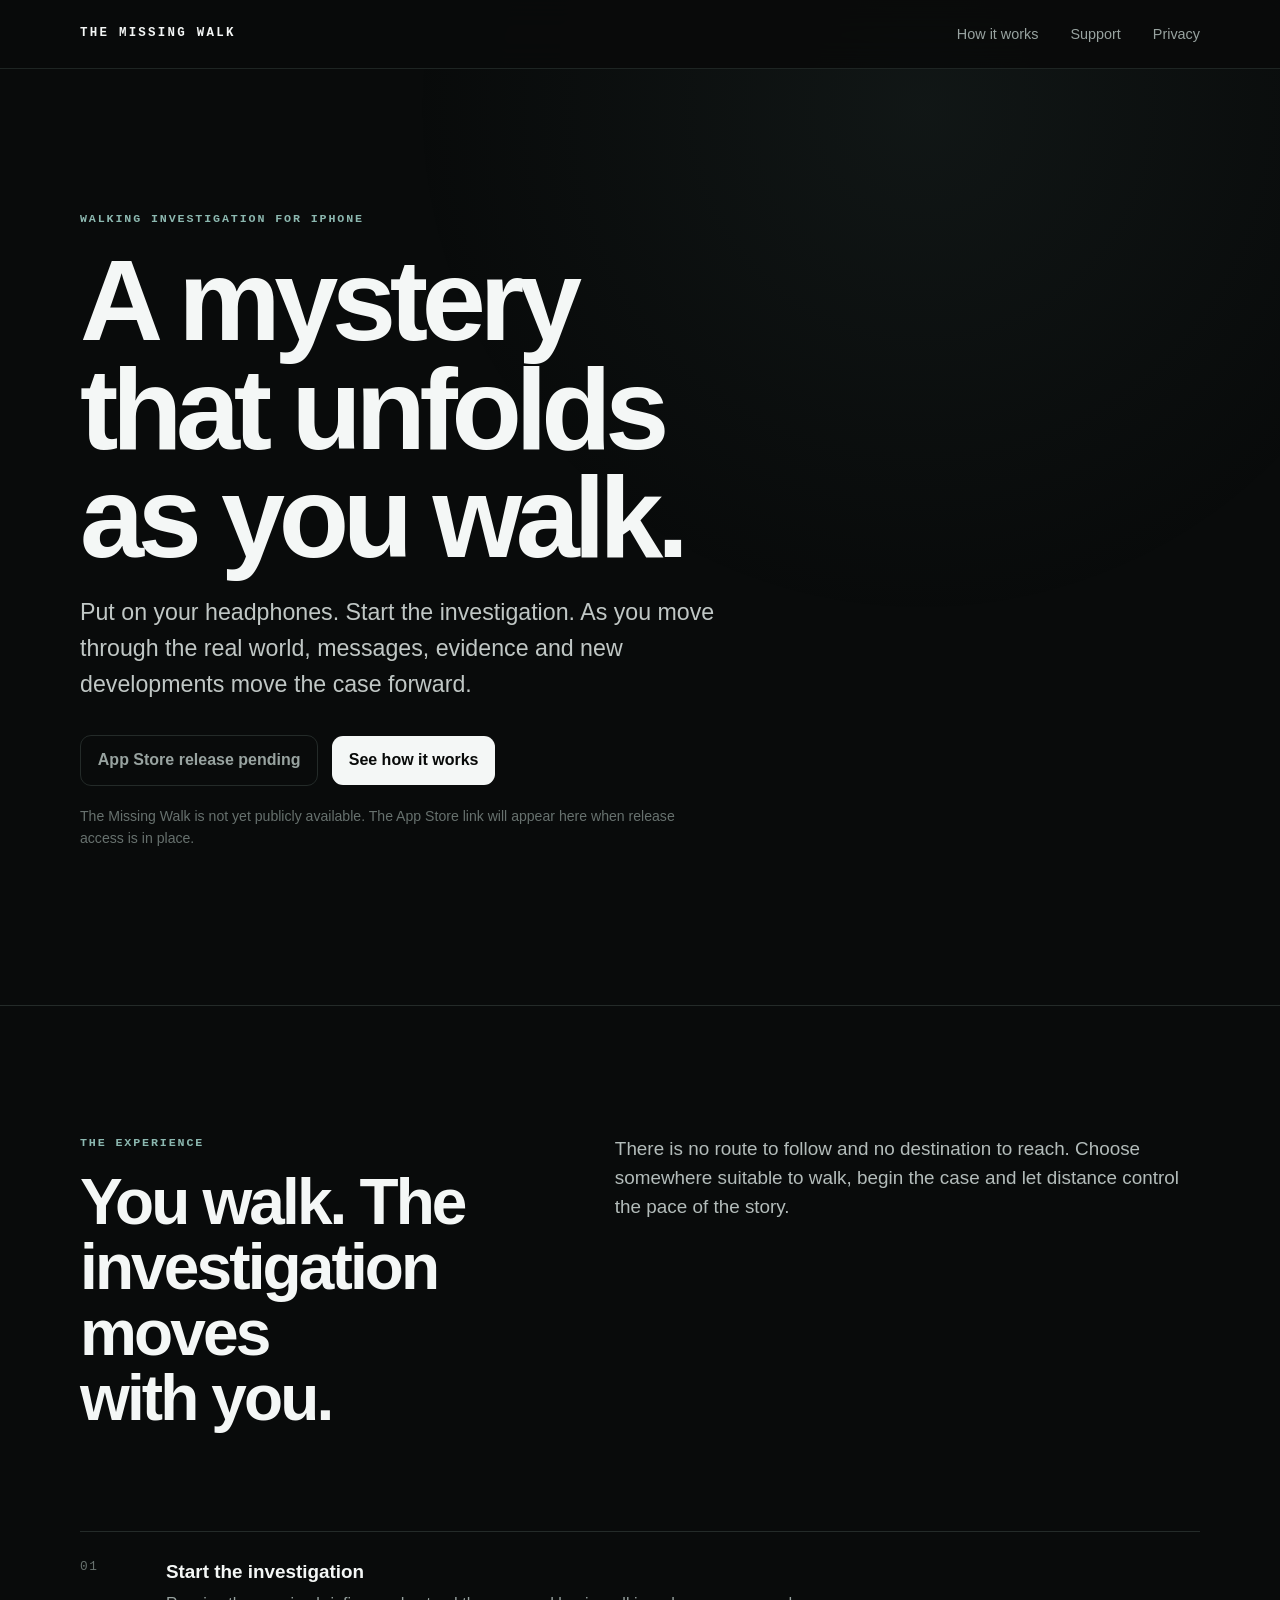
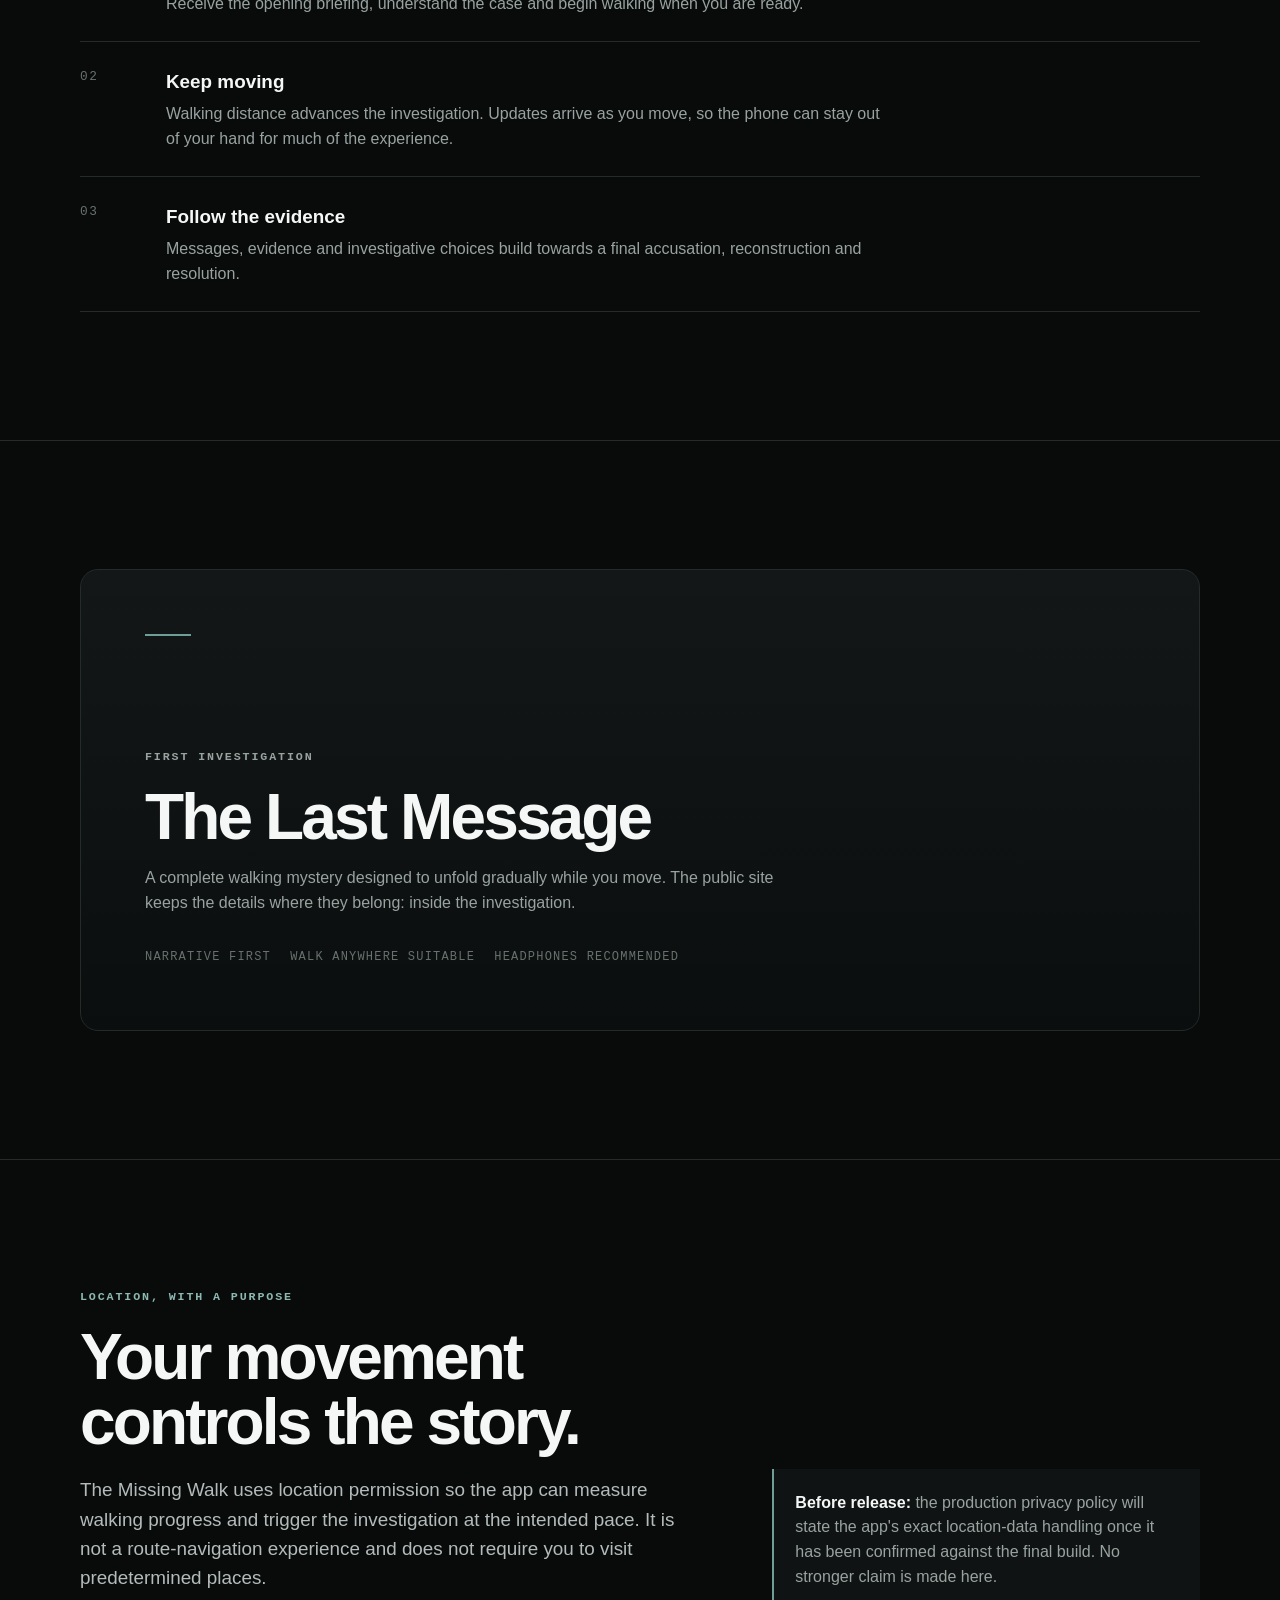
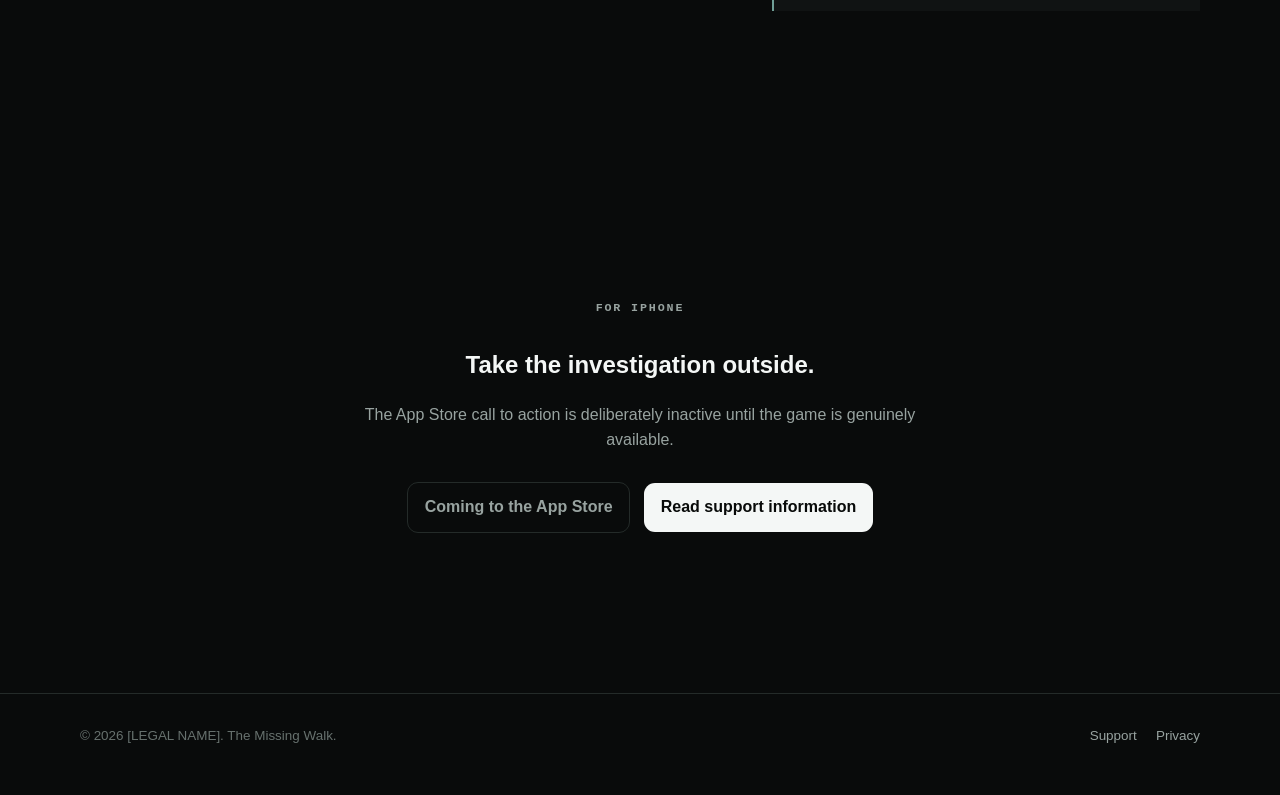
==== index.html @ 5be73cfc "static companion website" ====
<!doctype html>
<html lang="en-GB">
<head>
  <meta charset="utf-8">
  <meta name="viewport" content="width=device-width, initial-scale=1">
  <title>The Missing Walk | A mystery that unfolds as you walk</title>
  <meta name="description" content="The Missing Walk is a narrative investigation game for iPhone. Walk in the real world as messages, evidence and new developments move the case forward.">
  <meta name="theme-color" content="#090b0b">
  <meta property="og:title" content="The Missing Walk">
  <meta property="og:description" content="A mystery that unfolds as you walk.">
  <meta property="og:type" content="website">
  <link rel="stylesheet" href="styles.css">
</head>
<body>
  <a class="skip-link" href="#main">Skip to content</a>
  <header class="site-header">
    <div class="header-inner">
      <a class="wordmark" href="index.html" aria-label="The Missing Walk home">The Missing Walk</a>
      <nav class="site-nav" aria-label="Primary navigation">
        <a href="#how-it-works">How it works</a>
        <a href="support.html">Support</a>
        <a href="privacy.html">Privacy</a>
      </nav>
    </div>
  </header>

  <main id="main">
    <section class="hero">
      <div class="container">
        <p class="eyebrow">Walking investigation for iPhone</p>
        <h1>A mystery that unfolds as you walk.</h1>
        <p class="hero-copy">Put on your headphones. Start the investigation. As you move through the real world, messages, evidence and new developments move the case forward.</p>
        <div class="cta-row" aria-label="Launch status">
          <span class="button-muted" aria-disabled="true">App Store release pending</span>
          <a class="button" href="#how-it-works">See how it works</a>
        </div>
        <p class="status-note">The Missing Walk is not yet publicly available. The App Store link will appear here when release access is in place.</p>
      </div>
    </section>

    <section class="section" id="how-it-works">
      <div class="container">
        <div class="section-head">
          <div>
            <p class="eyebrow">The experience</p>
            <h2>You walk. The investigation moves with you.</h2>
          </div>
          <p class="section-copy">There is no route to follow and no destination to reach. Choose somewhere suitable to walk, begin the case and let distance control the pace of the story.</p>
        </div>

        <ol class="steps">
          <li class="step">
            <span class="step-number">01</span>
            <div>
              <h3>Start the investigation</h3>
              <p>Receive the opening briefing, understand the case and begin walking when you are ready.</p>
            </div>
          </li>
          <li class="step">
            <span class="step-number">02</span>
            <div>
              <h3>Keep moving</h3>
              <p>Walking distance advances the investigation. Updates arrive as you move, so the phone can stay out of your hand for much of the experience.</p>
            </div>
          </li>
          <li class="step">
            <span class="step-number">03</span>
            <div>
              <h3>Follow the evidence</h3>
              <p>Messages, evidence and investigative choices build towards a final accusation, reconstruction and resolution.</p>
            </div>
          </li>
        </ol>
      </div>
    </section>

    <section class="section">
      <div class="container">
        <article class="case-panel">
          <p class="eyebrow">First investigation</p>
          <h2>The Last Message</h2>
          <p>A complete walking mystery designed to unfold gradually while you move. The public site keeps the details where they belong: inside the investigation.</p>
          <div class="meta-line" aria-label="Case characteristics">
            <span>Narrative first</span>
            <span>Walk anywhere suitable</span>
            <span>Headphones recommended</span>
          </div>
        </article>
      </div>
    </section>

    <section class="section">
      <div class="container privacy-callout">
        <div>
          <p class="eyebrow">Location, with a purpose</p>
          <h2>Your movement controls the story.</h2>
          <p class="section-copy">The Missing Walk uses location permission so the app can measure walking progress and trigger the investigation at the intended pace. It is not a route-navigation experience and does not require you to visit predetermined places.</p>
        </div>
        <div class="privacy-note">
          <strong>Before release:</strong> the production privacy policy will state the app's exact location-data handling once it has been confirmed against the final build. No stronger claim is made here.
        </div>
      </div>
    </section>

    <section class="launch-panel">
      <div class="container">
        <p class="eyebrow">For iPhone</p>
        <h2>Take the investigation outside.</h2>
        <p>The App Store call to action is deliberately inactive until the game is genuinely available.</p>
        <div class="cta-row">
          <span class="button-muted" aria-disabled="true">Coming to the App Store</span>
          <a class="button" href="support.html">Read support information</a>
        </div>
      </div>
    </section>
  </main>

  <footer class="site-footer">
    <div class="container footer-inner">
      <span>© 2026 [LEGAL NAME]. The Missing Walk.</span>
      <nav class="footer-links" aria-label="Footer navigation">
        <a href="support.html">Support</a>
        <a href="privacy.html">Privacy</a>
      </nav>
    </div>
  </footer>
</body>
</html>
---- styles.css ----
:root {
  color-scheme: dark;
  --bg: #090b0b;
  --surface: #101313;
  --surface-2: #151919;
  --text: #f4f7f6;
  --muted: #98a3a0;
  --faint: #67716e;
  --accent: #6f9e96;
  --accent-strong: #8cb8b0;
  --line: #242b29;
  --max: 1120px;
  --radius: 18px;
}

* { box-sizing: border-box; }

html { scroll-behavior: smooth; }

body {
  margin: 0;
  min-width: 320px;
  background: var(--bg);
  color: var(--text);
  font-family: -apple-system, BlinkMacSystemFont, "SF Pro Text", "Helvetica Neue", Arial, sans-serif;
  line-height: 1.55;
  text-rendering: optimizeLegibility;
  -webkit-font-smoothing: antialiased;
}

body::before {
  content: "";
  position: fixed;
  inset: 0;
  pointer-events: none;
  background: radial-gradient(circle at 72% 12%, rgba(111, 158, 150, 0.08), transparent 32rem);
  z-index: -1;
}

a { color: inherit; }
a:hover { color: var(--accent-strong); }

.skip-link {
  position: absolute;
  left: 1rem;
  top: -4rem;
  padding: 0.7rem 1rem;
  background: var(--text);
  color: var(--bg);
  z-index: 100;
  border-radius: 8px;
}
.skip-link:focus { top: 1rem; }

.site-header {
  position: sticky;
  top: 0;
  z-index: 20;
  border-bottom: 1px solid rgba(36, 43, 41, 0.82);
  background: rgba(9, 11, 11, 0.9);
  -webkit-backdrop-filter: blur(16px);
  backdrop-filter: blur(16px);
}

.header-inner,
.container {
  width: min(calc(100% - 40px), var(--max));
  margin-inline: auto;
}

.header-inner {
  min-height: 68px;
  display: flex;
  align-items: center;
  justify-content: space-between;
  gap: 1rem;
}

.wordmark {
  text-decoration: none;
  font-family: ui-monospace, "SFMono-Regular", Menlo, monospace;
  font-size: 0.78rem;
  font-weight: 700;
  letter-spacing: 0.18em;
  text-transform: uppercase;
}

.site-nav {
  display: flex;
  align-items: center;
  gap: clamp(1rem, 3vw, 2rem);
  font-size: 0.9rem;
}
.site-nav a { text-decoration: none; color: var(--muted); }
.site-nav a[aria-current="page"],
.site-nav a:hover { color: var(--text); }

main { overflow: clip; }

.hero {
  min-height: min(780px, calc(100svh - 68px));
  display: grid;
  align-items: center;
  padding: clamp(5rem, 11vw, 9rem) 0;
}

.eyebrow {
  margin: 0 0 1.15rem;
  color: var(--accent-strong);
  font-family: ui-monospace, "SFMono-Regular", Menlo, monospace;
  font-size: 0.73rem;
  font-weight: 700;
  letter-spacing: 0.16em;
  text-transform: uppercase;
}

h1, h2, h3, p { margin-top: 0; }

h1 {
  max-width: 900px;
  margin-bottom: 1.5rem;
  font-size: clamp(3.1rem, 9vw, 7.6rem);
  line-height: 0.94;
  letter-spacing: -0.055em;
  text-wrap: balance;
}

.hero-copy {
  max-width: 680px;
  margin-bottom: 2rem;
  color: #c0c7c5;
  font-size: clamp(1.13rem, 2.3vw, 1.45rem);
  line-height: 1.55;
}

.cta-row {
  display: flex;
  flex-wrap: wrap;
  align-items: center;
  gap: 0.85rem;
}

.button,
.button-muted {
  min-height: 48px;
  display: inline-flex;
  align-items: center;
  justify-content: center;
  padding: 0.76rem 1.05rem;
  border-radius: 11px;
  text-decoration: none;
  font-weight: 650;
}

.button {
  background: var(--text);
  color: #080a09;
}
.button:hover { color: #080a09; background: #dfe4e2; }

.button-muted {
  border: 1px solid var(--line);
  color: var(--muted);
  cursor: default;
}

.status-note {
  max-width: 600px;
  margin-top: 1.25rem;
  color: var(--faint);
  font-size: 0.88rem;
}

.section {
  padding: clamp(5rem, 10vw, 8rem) 0;
  border-top: 1px solid var(--line);
}

.section-head {
  display: grid;
  grid-template-columns: minmax(0, 0.85fr) minmax(0, 1.15fr);
  gap: clamp(2rem, 8vw, 7rem);
  align-items: start;
}

.section h2 {
  margin-bottom: 1.25rem;
  font-size: clamp(2.2rem, 5vw, 4.6rem);
  line-height: 1.02;
  letter-spacing: -0.045em;
  text-wrap: balance;
}

.section-copy {
  max-width: 650px;
  color: #b3bcba;
  font-size: clamp(1.04rem, 1.7vw, 1.18rem);
}

.steps {
  list-style: none;
  padding: 0;
  margin: clamp(3rem, 7vw, 5rem) 0 0;
  border-top: 1px solid var(--line);
}

.step {
  display: grid;
  grid-template-columns: 70px minmax(0, 1fr);
  gap: 1rem;
  padding: 1.55rem 0;
  border-bottom: 1px solid var(--line);
}

.step-number {
  color: var(--faint);
  font-family: ui-monospace, "SFMono-Regular", Menlo, monospace;
  font-size: 0.8rem;
  letter-spacing: 0.12em;
}

.step h3 {
  margin-bottom: 0.35rem;
  font-size: 1.18rem;
}
.step p { margin: 0; color: var(--muted); max-width: 720px; }

.case-panel {
  position: relative;
  padding: clamp(2rem, 6vw, 4rem);
  border: 1px solid var(--line);
  border-radius: var(--radius);
  background: linear-gradient(180deg, rgba(21, 25, 25, 0.88), rgba(12, 15, 15, 0.88));
}

.case-panel::before {
  content: "";
  display: block;
  width: 46px;
  height: 2px;
  margin-bottom: clamp(3rem, 10vw, 7rem);
  background: var(--accent);
}

.case-panel h2 {
  max-width: 750px;
  margin-bottom: 1rem;
}

.case-panel p { max-width: 650px; color: var(--muted); }

.meta-line {
  display: flex;
  flex-wrap: wrap;
  gap: 0.7rem 1.2rem;
  margin-top: 2rem;
  color: var(--faint);
  font-family: ui-monospace, "SFMono-Regular", Menlo, monospace;
  font-size: 0.75rem;
  letter-spacing: 0.1em;
  text-transform: uppercase;
}

.privacy-callout {
  display: grid;
  grid-template-columns: minmax(0, 1fr) minmax(260px, 0.7fr);
  gap: clamp(2rem, 7vw, 5rem);
  align-items: end;
}

.privacy-note {
  padding: 1.35rem;
  border-left: 2px solid var(--accent);
  background: var(--surface);
  color: var(--muted);
}
.privacy-note strong { color: var(--text); }

.launch-panel {
  text-align: center;
  padding: clamp(6rem, 13vw, 10rem) 0;
}
.launch-panel h2 { max-width: 800px; margin-inline: auto; }
.launch-panel p { max-width: 580px; margin: 0 auto 1.8rem; color: var(--muted); }
.launch-panel .cta-row { justify-content: center; }

.content-page {
  padding: clamp(4rem, 8vw, 7rem) 0 clamp(6rem, 10vw, 9rem);
}

.content-page header {
  max-width: 760px;
  margin-bottom: 4rem;
}

.content-page h1 {
  font-size: clamp(3rem, 8vw, 6rem);
  margin-bottom: 1.2rem;
}

.lede { color: #bcc4c2; font-size: 1.15rem; }

.prose {
  max-width: 790px;
}
.prose h2 {
  margin-top: 3.2rem;
  margin-bottom: 0.9rem;
  font-size: clamp(1.65rem, 3.4vw, 2.25rem);
  letter-spacing: -0.025em;
}
.prose h3 { margin-top: 2rem; font-size: 1.18rem; }
.prose p, .prose li { color: #b3bcba; }
.prose strong { color: var(--text); }
.prose ul { padding-left: 1.2rem; }
.prose li + li { margin-top: 0.45rem; }
.prose .notice {
  margin: 2rem 0;
  padding: 1rem 1.1rem;
  border: 1px solid #38423f;
  border-radius: 12px;
  background: var(--surface);
}
.prose .notice p { margin: 0; }

.faq {
  border-top: 1px solid var(--line);
}
.faq details { border-bottom: 1px solid var(--line); }
.faq summary {
  cursor: pointer;
  list-style: none;
  padding: 1.25rem 0;
  color: var(--text);
  font-weight: 650;
}
.faq summary::-webkit-details-marker { display: none; }
.faq summary::after { content: "+"; float: right; color: var(--faint); }
.faq details[open] summary::after { content: "−"; }
.faq details p { margin: -0.25rem 0 1.35rem; max-width: 720px; color: var(--muted); }

.site-footer {
  border-top: 1px solid var(--line);
  padding: 2rem 0 3rem;
  color: var(--faint);
  font-size: 0.84rem;
}
.footer-inner {
  display: flex;
  justify-content: space-between;
  gap: 1.5rem;
  flex-wrap: wrap;
}
.footer-links { display: flex; gap: 1.2rem; flex-wrap: wrap; }
.footer-links a { color: var(--muted); text-decoration: none; }

:focus-visible {
  outline: 3px solid var(--accent-strong);
  outline-offset: 4px;
}

@media (max-width: 760px) {
  .header-inner, .container { width: min(calc(100% - 28px), var(--max)); }
  .header-inner { min-height: 62px; }
  .site-nav { gap: 0.9rem; font-size: 0.82rem; }
  .wordmark { font-size: 0.7rem; }
  .hero { min-height: auto; padding: 6rem 0 5rem; }
  .section-head, .privacy-callout { grid-template-columns: 1fr; }
  .step { grid-template-columns: 42px minmax(0, 1fr); }
  .launch-panel { text-align: left; }
  .launch-panel h2, .launch-panel p { margin-inline: 0; }
  .launch-panel .cta-row { justify-content: flex-start; }
}

@media (max-width: 460px) {
  .site-nav a:first-child { display: none; }
  h1 { font-size: clamp(2.9rem, 17vw, 4.4rem); }
}

@media (prefers-reduced-motion: reduce) {
  html { scroll-behavior: auto; }
  *, *::before, *::after { animation-duration: 0.001ms !important; animation-iteration-count: 1 !important; transition-duration: 0.001ms !important; }
}
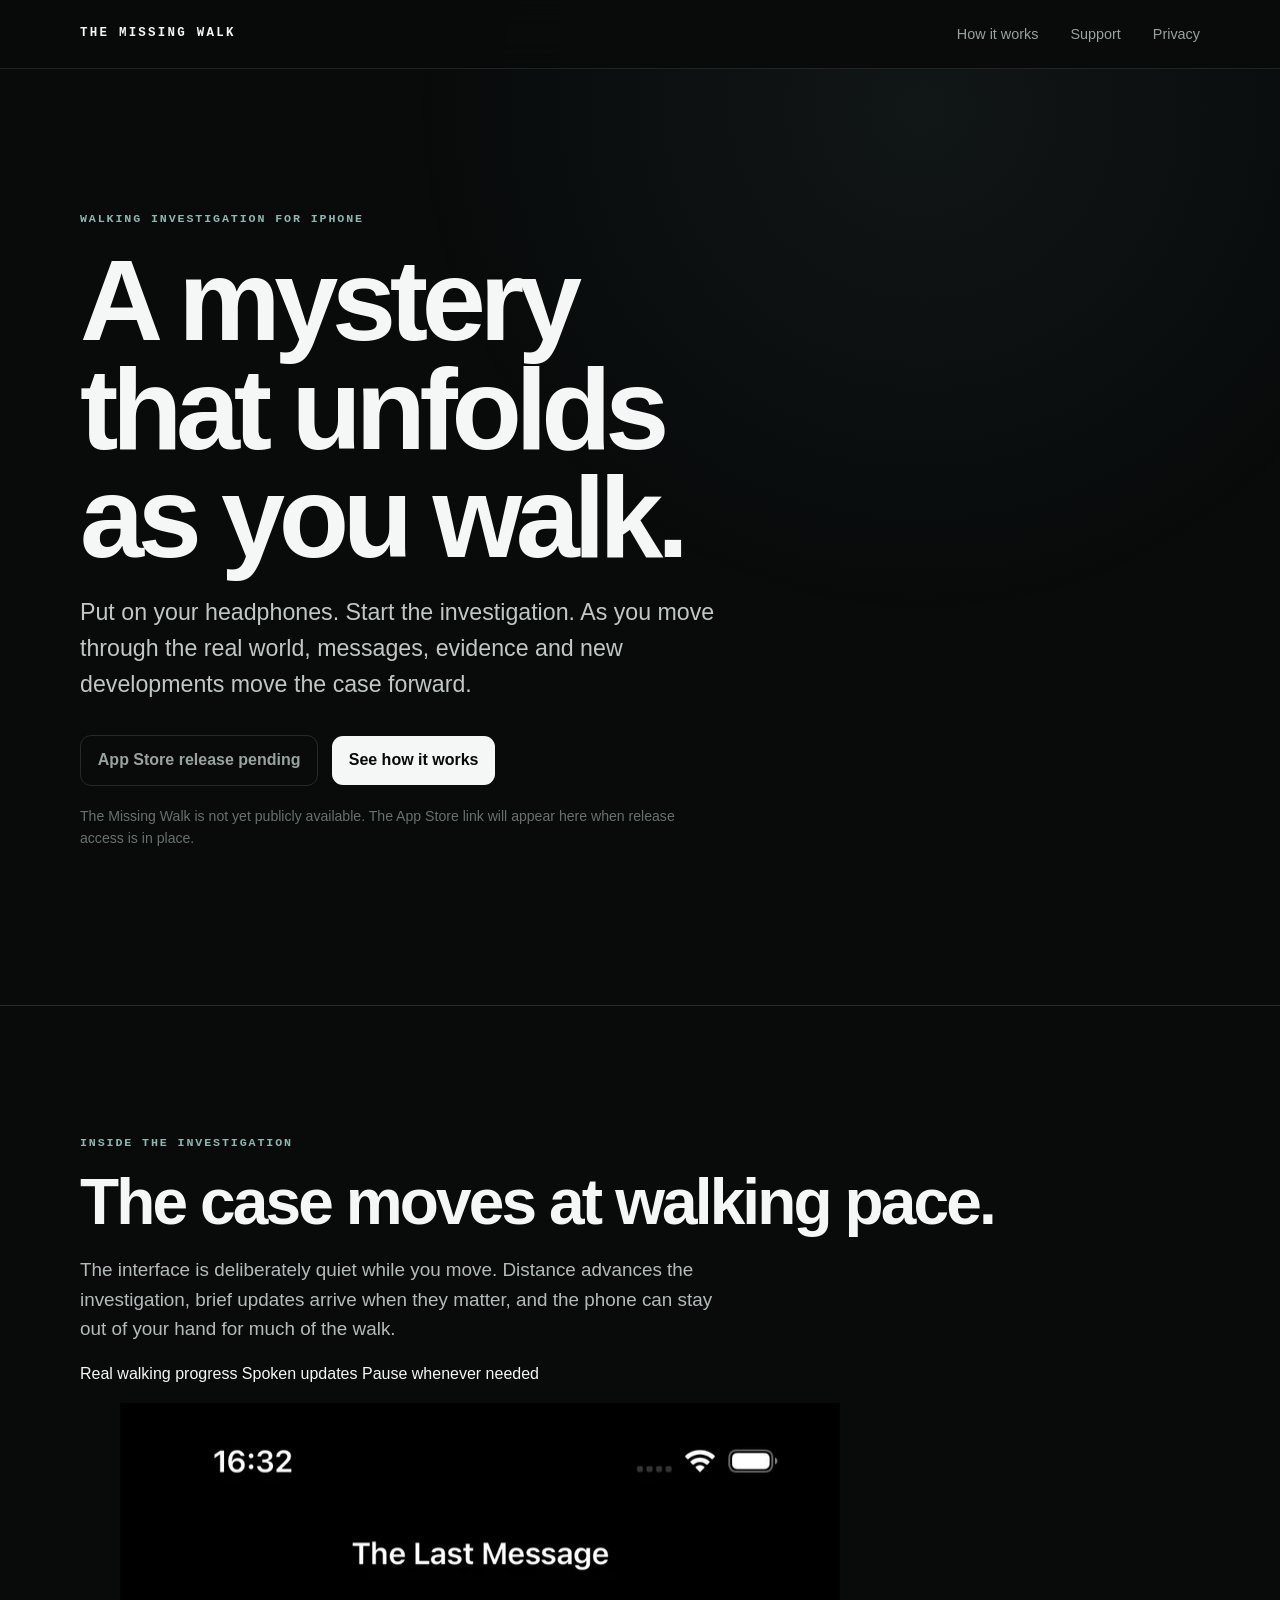
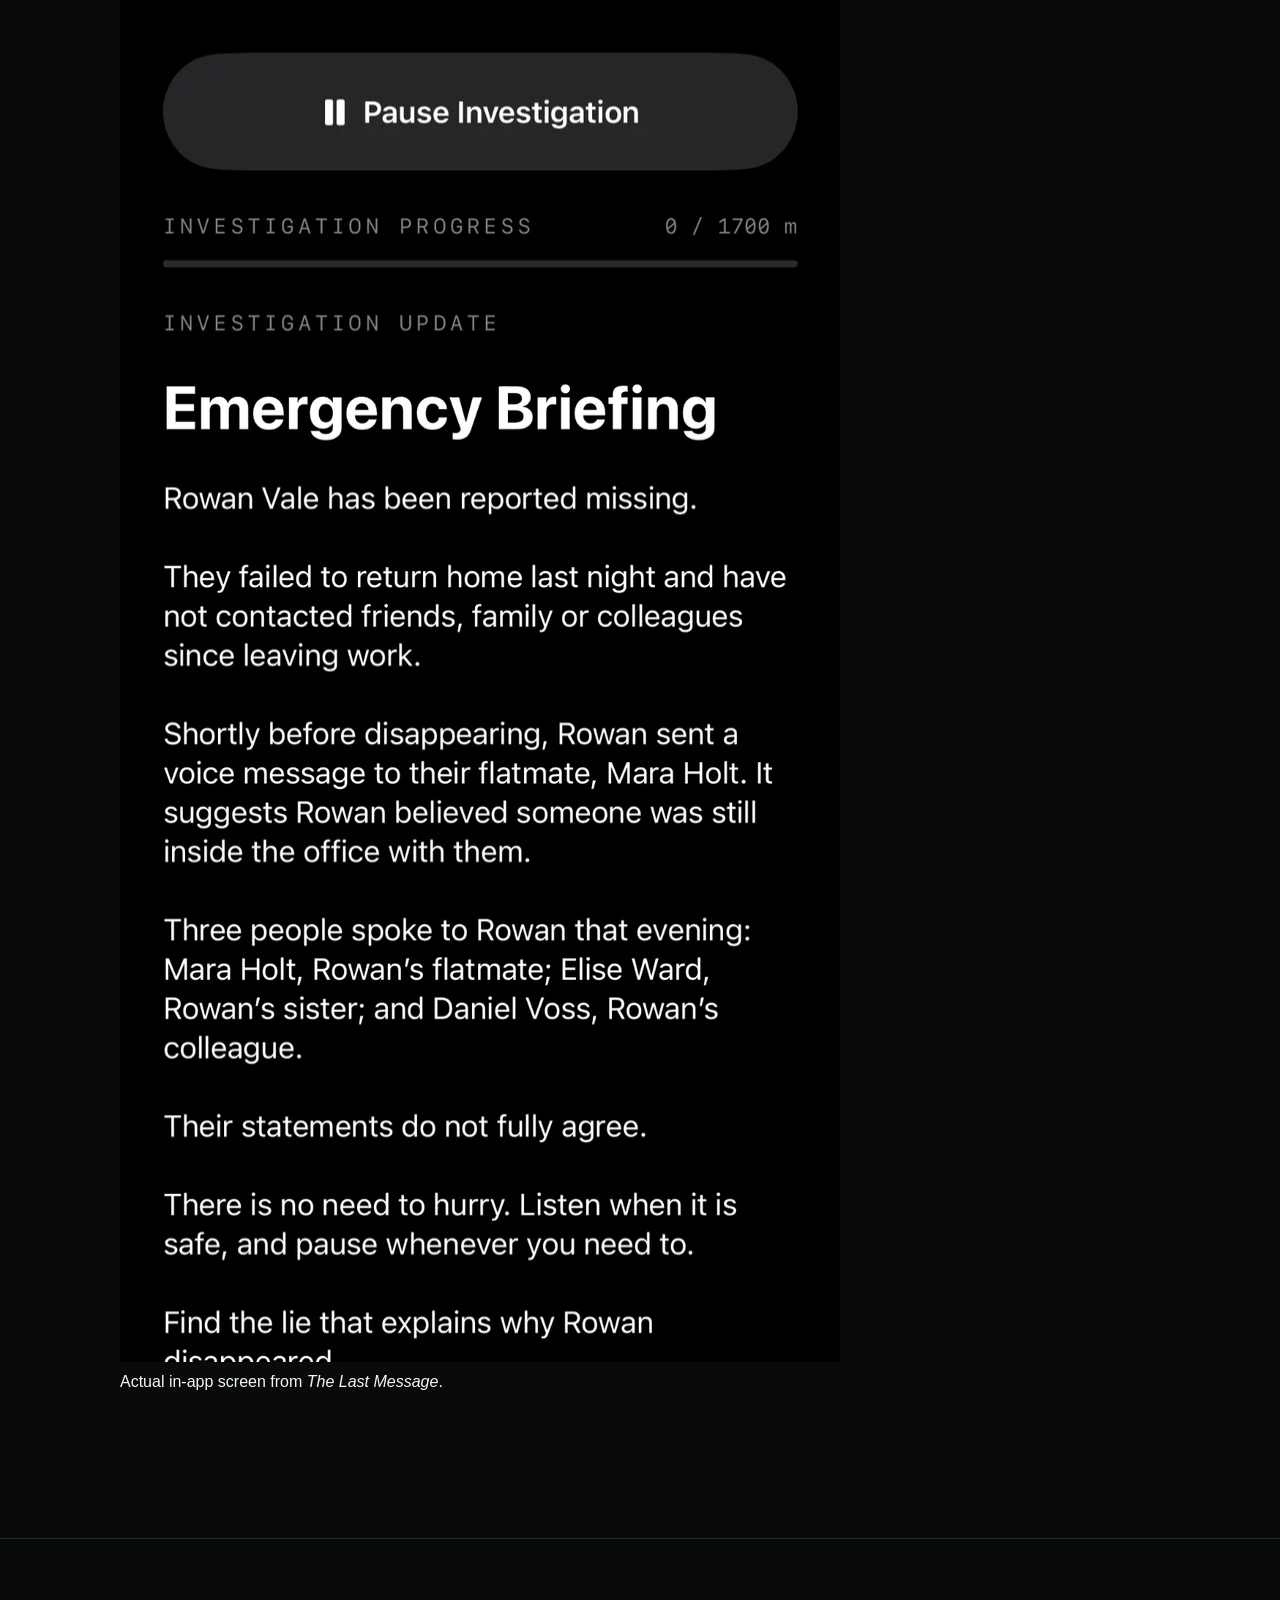
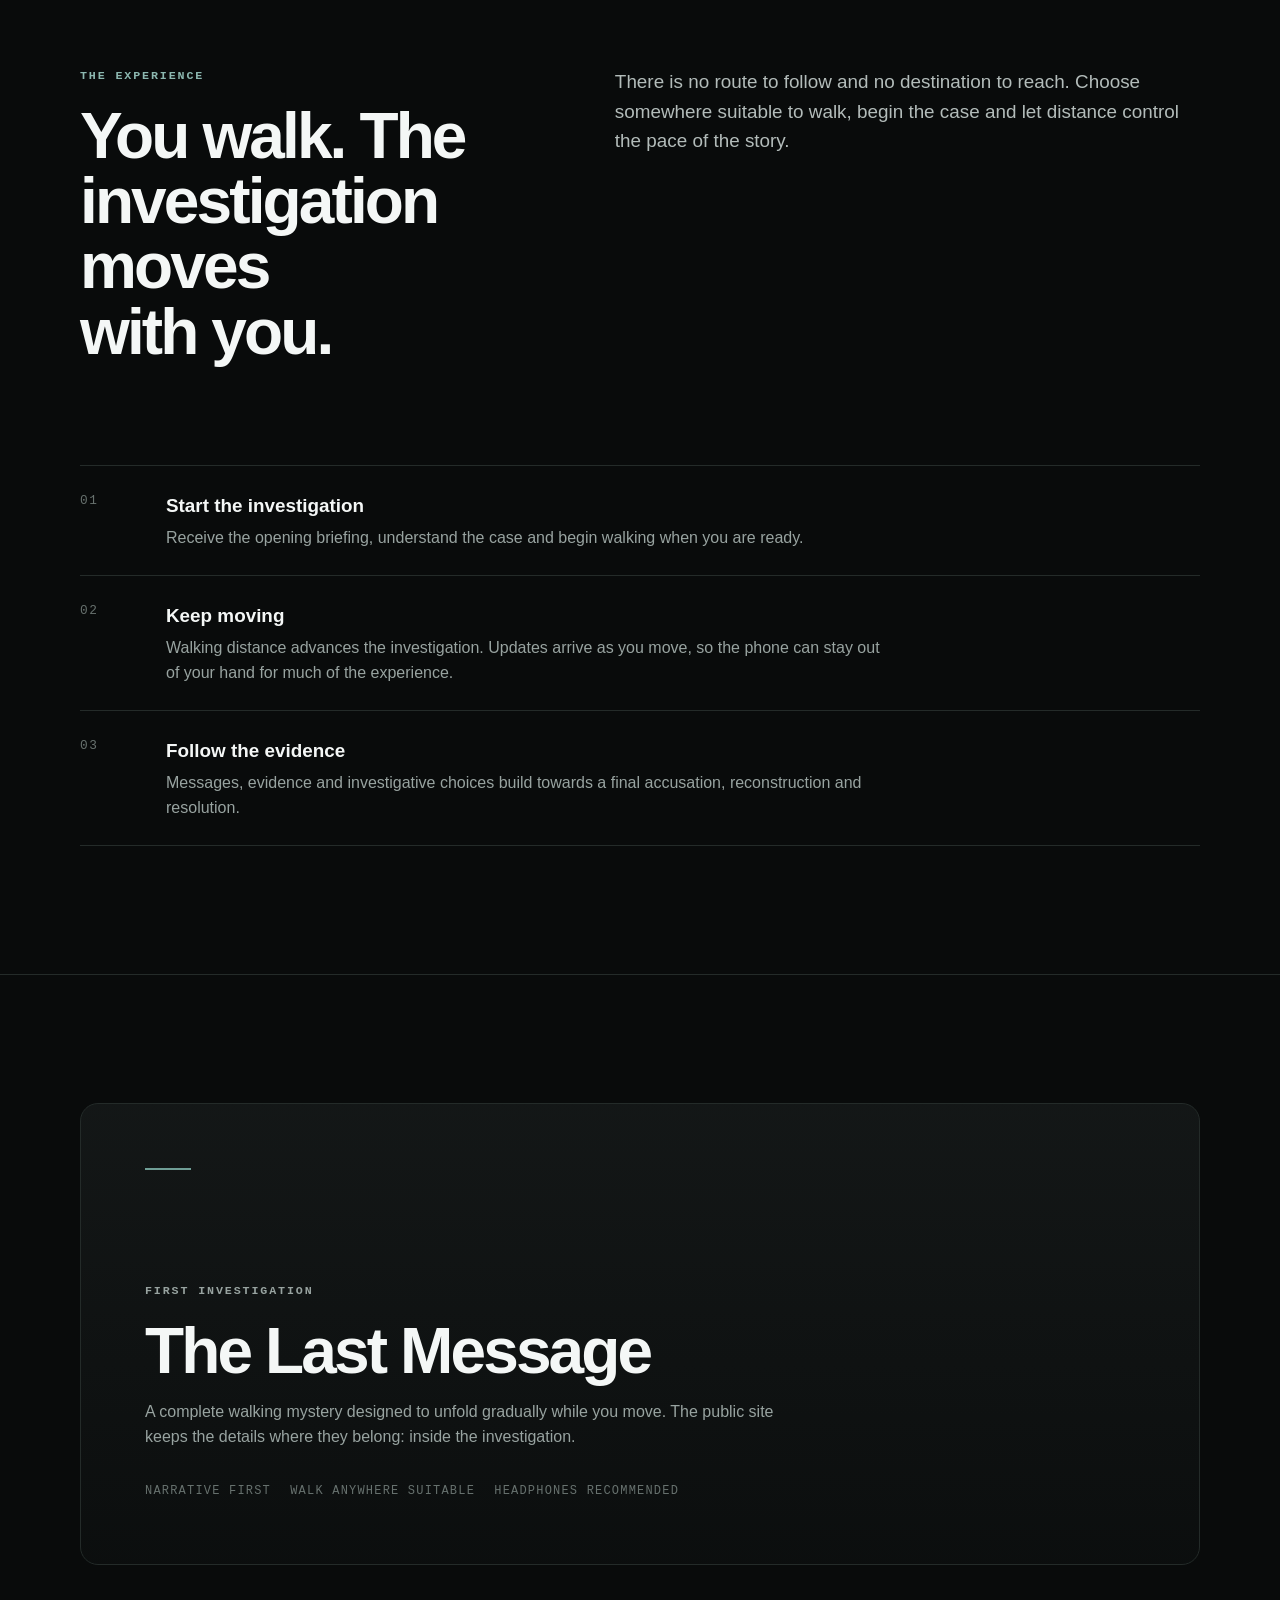
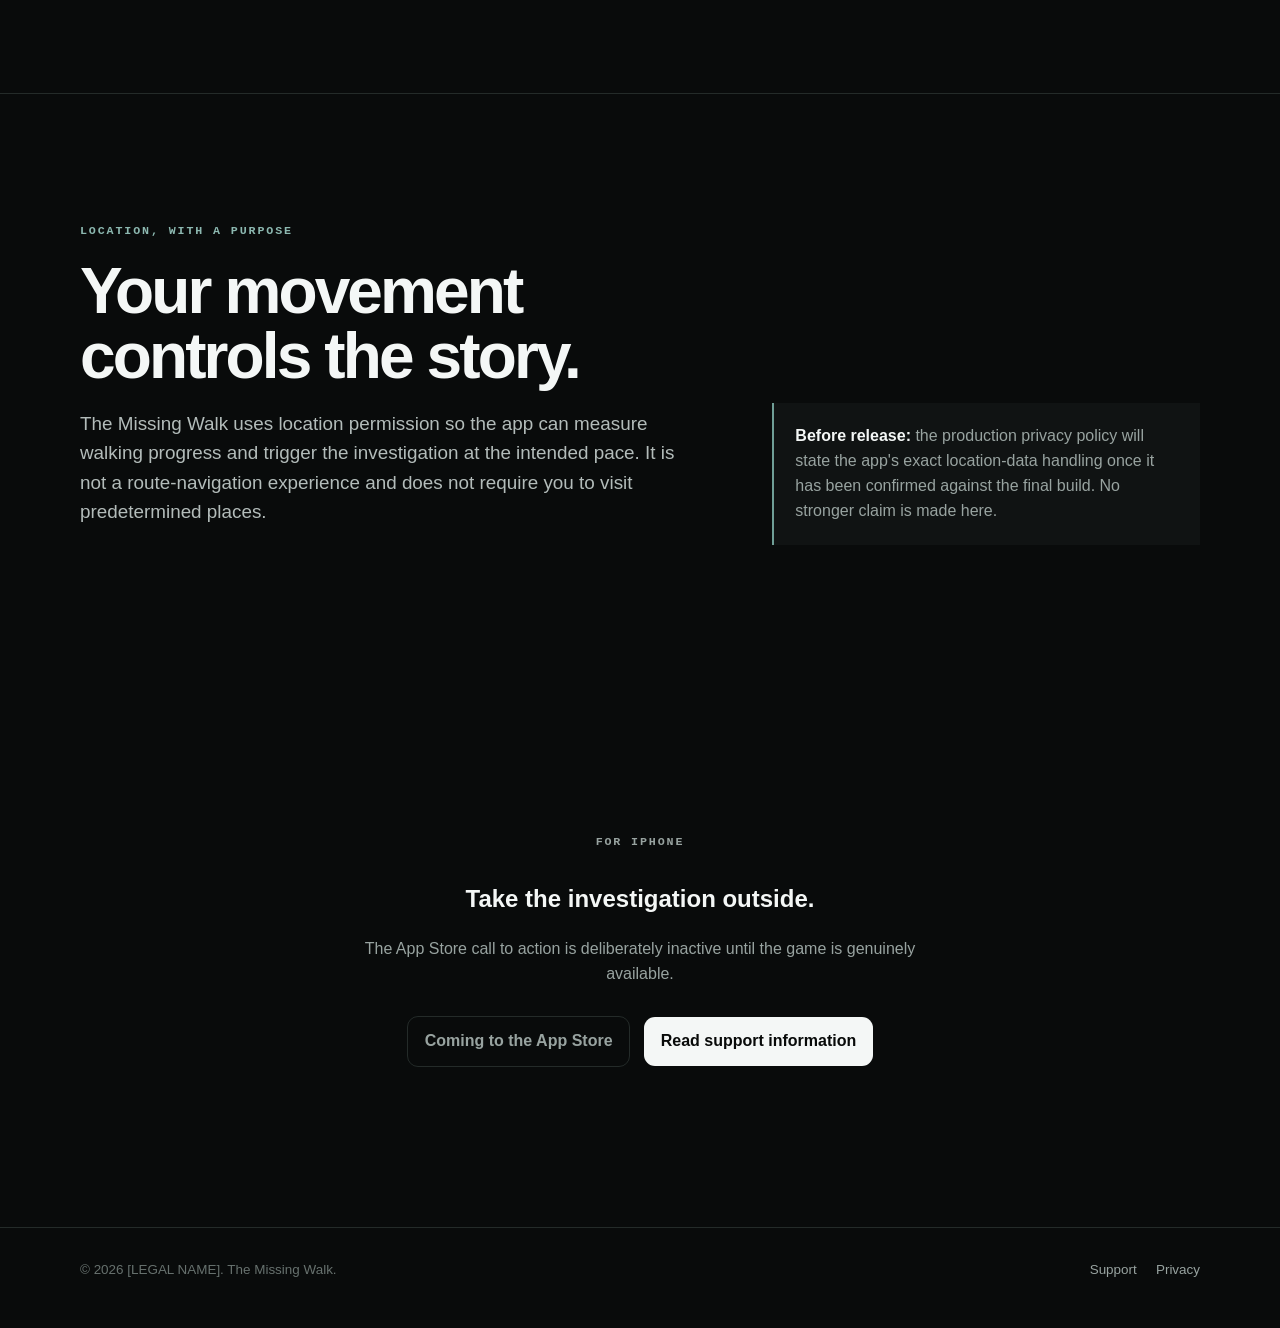
==== commit 87f063b8: "Add product showcase section to index.html Added a new product showcase section with details about t" ====
--- a/index.html
+++ b/index.html
@@ -35,6 +35,34 @@
           <a class="button" href="#how-it-works">See how it works</a>
         </div>
         <p class="status-note">The Missing Walk is not yet publicly available. The App Store link will appear here when release access is in place.</p>
+      </div>
+    </section>
+
+
+    <section class="section product-showcase" aria-labelledby="inside-the-investigation">
+      <div class="container product-showcase-grid">
+        <div class="product-showcase-copy">
+          <p class="eyebrow">Inside the investigation</p>
+          <h2 id="inside-the-investigation">The case moves at walking pace.</h2>
+          <p class="section-copy">The interface is deliberately quiet while you move. Distance advances the investigation, brief updates arrive when they matter, and the phone can stay out of your hand for much of the walk.</p>
+          <div class="product-details" aria-label="In-app experience">
+            <span>Real walking progress</span>
+            <span>Spoken updates</span>
+            <span>Pause whenever needed</span>
+          </div>
+        </div>
+
+        <figure class="app-screen">
+          <img
+            src="last-message-briefing.webp"
+            width="720"
+            height="1559"
+            loading="lazy"
+            decoding="async"
+            alt="The Missing Walk active investigation screen for The Last Message, showing walking progress and the opening emergency briefing."
+          >
+          <figcaption>Actual in-app screen from <cite>The Last Message</cite>.</figcaption>
+        </figure>
       </div>
     </section>
 
